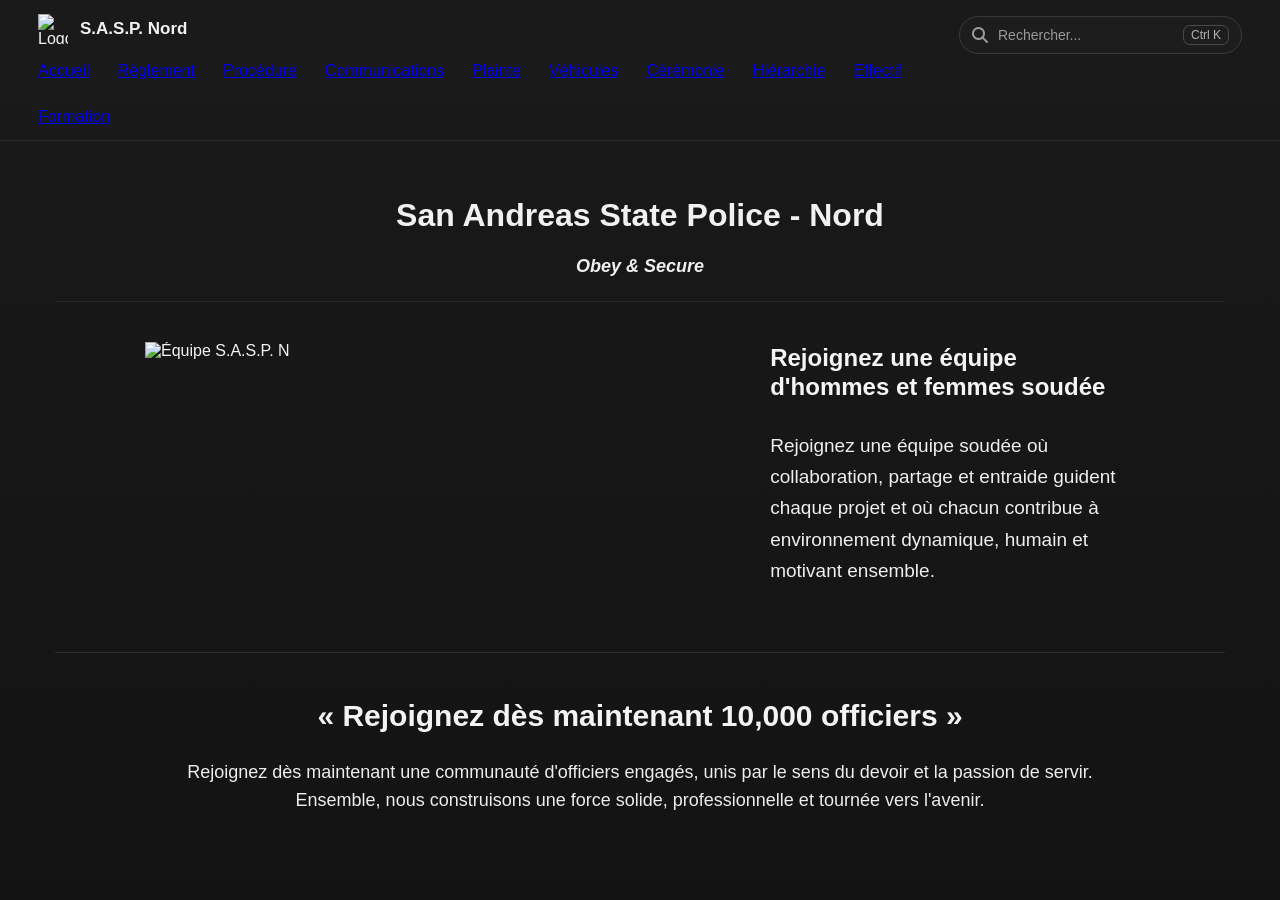
==== index.html @ 74e99d4f "Rename index.htlm to index.html" ====
<!DOCTYPE html>
<html lang="fr">
<head>
  <meta charset="UTF-8" />
  <meta name="viewport" content="width=device-width, initial-scale=1.0" />
  <title>S.A.S.P. Nord - Accueil</title>
  <link rel="stylesheet" href="style.css" />

  <!-- Icônes -->
  <link
    rel="stylesheet"
    href="https://cdnjs.cloudflare.com/ajax/libs/font-awesome/6.5.2/css/all.min.css"
  />
</head>
<body>
  <header class="topbar">
    <div class="topbar-left">
      <div class="brand">
        <img src="logo.png" alt="Logo S.A.S.P." class="brand-logo" />
        <span class="brand-name">S.A.S.P. Nord</span>
      </div>

      <nav class="nav">
  <a class="nav__link nav__link--active" href="index.html">Accueil</a>
  <a class="nav__link" href="reglement.html">Règlement</a>
  <a class="nav__link" href="procedure.html">Procédure</a>
  <a class="nav__link" href="communications.html">Communications</a>
  <a class="nav__link" href="plainte.html">Plainte</a>
  <a class="nav__link" href="vehicules.html">Véhicules</a>
  <a class="nav__link" href="ceremonie.html">Cérémonie</a>
  <a class="nav__link" href="hierarchie.html">Hiérarchie</a>
  <a class="nav__link" href="effectif.html">Effectif</a>
  <a class="nav__link" href="formation.html">Formation</a>
</nav>
    </div>

    <div class="topbar-right">
      <div class="search-box">
        <i class="fa-solid fa-magnifying-glass"></i>
        <input type="text" placeholder="Rechercher..." />
        <span class="shortcut">Ctrl K</span>
      </div>
    </div>
  </header>

  <main class="container">
    <section class="hero">
      <h1>San Andreas State Police - Nord</h1>
      <p>Obey &amp; Secure</p>
    </section>

    <div class="divider"></div>

    <section class="content-grid">
      <div class="image-card">
        <img src="ceremonie.png" alt="Équipe S.A.S.P. N" />
      </div>

      <div class="text-card">
        <h2>Rejoignez une équipe d'hommes et femmes soudée</h2>
        <p>
          Rejoignez une équipe soudée où collaboration, partage et entraide
          guident chaque projet et où chacun contribue à environnement
          dynamique, humain et motivant ensemble.
        </p>
      </div>
    </section>

    <div class="divider large-space"></div>

    <section class="cta">
      <h2>« Rejoignez dès maintenant 10,000 officiers »</h2>
      <p>
        Rejoignez dès maintenant une communauté d'officiers engagés, unis par le
        sens du devoir et la passion de servir. Ensemble, nous construisons une
        force solide, professionnelle et tournée vers l'avenir.
      </p>
    </section>
  </main>
</body>
</html>
---- style.css ----
* {
  margin: 0;
  padding: 0;
  box-sizing: border-box;
}

:root {
  --bg: #141414;
  --bg-2: #181818;
  --line: #2b2b2b;
  --text: #f3f3f3;
  --muted: #cfcfcf;
  --soft: #a8a8a8;
  --blue: #9fc2f1;
}

body {
  background: linear-gradient(to bottom, #1a1a1a, #131313);
  color: var(--text);
  font-family: Arial, Helvetica, sans-serif;
  min-height: 100vh;
}

/* HEADER */
.topbar {
  width: 100%;
  padding: 14px 38px 0;
  border-bottom: 1px solid var(--line);
  display: flex;
  justify-content: space-between;
  align-items: flex-start;
  gap: 30px;
}

.topbar-left {
  display: flex;
  flex-direction: column;
  gap: 18px;
  flex: 1;
}

.brand {
  display: flex;
  align-items: center;
  gap: 12px;
}

.brand-logo {
  width: 30px;
  height: 30px;
  object-fit: contain;
}

.brand-name {
  font-size: 17px;
  font-weight: 700;
  color: #f1f1f1;
}

.nav {
  display: flex;
  align-items: center;
  gap: 28px;
  flex-wrap: wrap;
  padding-bottom: 14px;
}

.nav-link {
  color: #c9c9c9;
  text-decoration: none;
  font-size: 15px;
  display: inline-flex;
  align-items: center;
  gap: 8px;
  position: relative;
  padding-bottom: 2px;
  transition: 0.2s ease;
}

.nav-link:hover {
  color: #ffffff;
}

.nav-link.active {
  color: var(--blue);
}

.nav-link.active::after {
  content: "";
  position: absolute;
  left: 0;
  bottom: -15px;
  width: 72px;
  height: 2px;
  background: #91aed3;
  border-radius: 50px;
}

.topbar-right {
  padding-top: 2px;
}

.search-box {
  height: 38px;
  min-width: 225px;
  border: 1px solid #3a3a3a;
  border-radius: 30px;
  display: flex;
  align-items: center;
  gap: 10px;
  padding: 0 12px;
  color: #9b9b9b;
  background: rgba(255, 255, 255, 0.01);
}

.search-box input {
  background: transparent;
  border: none;
  outline: none;
  color: #d7d7d7;
  font-size: 14px;
  width: 100%;
}

.search-box input::placeholder {
  color: #9a9a9a;
}

.shortcut {
  border: 1px solid #4a4a4a;
  border-radius: 7px;
  padding: 2px 7px;
  font-size: 12px;
  color: #b5b5b5;
  white-space: nowrap;
}

/* CONTENU */
.container {
  max-width: 1250px;
  margin: 0 auto;
  padding: 56px 40px 32px;
}

.hero {
  text-align: center;
  margin-bottom: 24px;
}

.hero h1 {
  font-size: 32px;
  font-weight: 700;
  margin-bottom: 22px;
  color: #f1f1f1;
}

.hero p {
  font-size: 18px;
  font-style: italic;
  font-weight: 600;
  color: #efefef;
}

.divider {
  width: 100%;
  height: 1px;
  background: var(--line);
  margin: 0 auto 20px;
}

.large-space {
  margin-top: 66px;
  margin-bottom: 42px;
}

.content-grid {
  display: grid;
  grid-template-columns: 1.35fr 0.9fr;
  gap: 78px;
  align-items: start;
  max-width: 990px;
  margin: 0 auto;
  padding-top: 20px;
}

.image-card img {
  width: 100%;
  max-width: 563px;
  display: block;
  object-fit: cover;
}

.text-card {
  padding-top: 2px;
}

.text-card h2 {
  font-size: 24px;
  line-height: 1.2;
  font-weight: 700;
  color: #f5f5f5;
  margin-bottom: 28px;
}

.text-card p {
  font-size: 19px;
  line-height: 1.65;
  color: #efefef;
  max-width: 430px;
}

.cta {
  max-width: 930px;
  margin: 0 auto;
  text-align: center;
  padding-top: 4px;
}

.cta h2 {
  font-size: 30px;
  font-weight: 800;
  margin-bottom: 26px;
  color: #f3f3f3;
}

.cta p {
  font-size: 18px;
  line-height: 1.55;
  color: #ededed;
  max-width: 910px;
  margin: 0 auto;
}

/* RESPONSIVE */
@media (max-width: 1100px) {
  .topbar {
    flex-direction: column;
    align-items: stretch;
  }

  .topbar-right {
    padding-bottom: 14px;
  }

  .search-box {
    width: 100%;
  }

  .content-grid {
    grid-template-columns: 1fr;
    gap: 34px;
  }

  .image-card img {
    max-width: 100%;
  }

  .text-card p {
    max-width: 100%;
  }
}

@media (max-width: 700px) {
  .topbar {
    padding: 14px 18px 0;
  }

  .container {
    padding: 40px 18px 24px;
  }

  .hero h1 {
    font-size: 25px;
  }

  .hero p {
    font-size: 16px;
  }

  .text-card h2 {
    font-size: 22px;
  }

  .text-card p,
  .cta p {
    font-size: 16px;
  }

  .cta h2 {
    font-size: 24px;
  }

  .nav {
    gap: 18px;
  }
}
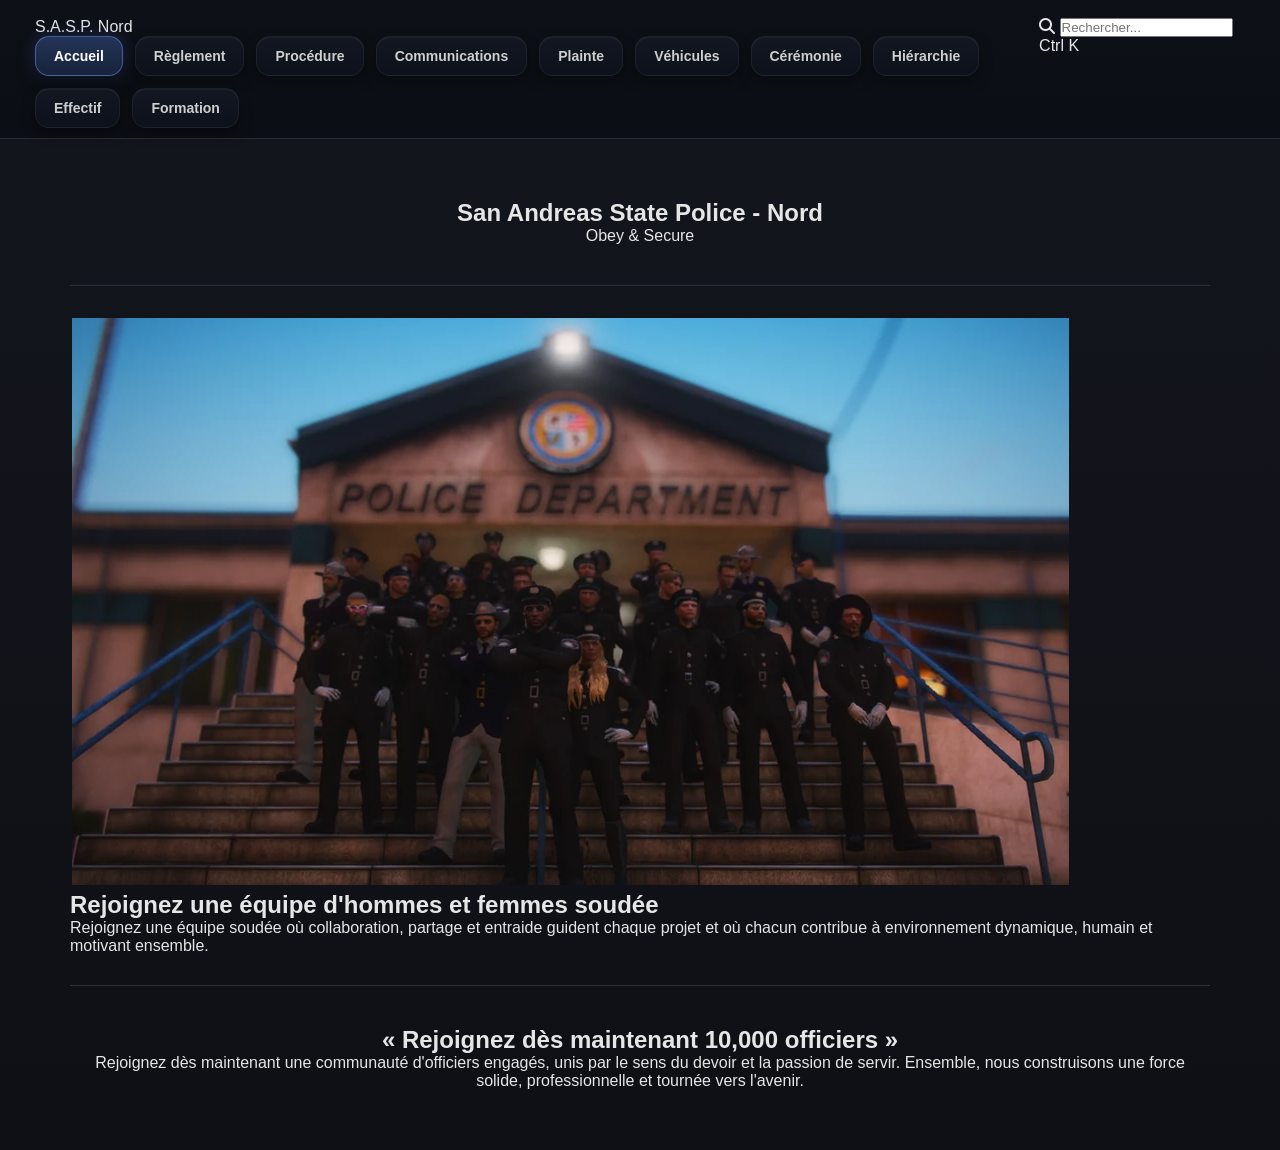
==== commit 52898526: "Update index.html" ====
--- a/index.html
+++ b/index.html
@@ -16,7 +16,7 @@
   <header class="topbar">
     <div class="topbar-left">
       <div class="brand">
-        <img src="logo.png" alt="Logo S.A.S.P." class="brand-logo" />
+       
         <span class="brand-name">S.A.S.P. Nord</span>
       </div>
 
--- a/style.css
+++ b/style.css
@@ -1,296 +1,342 @@
-* {
-  margin: 0;
-  padding: 0;
-  box-sizing: border-box;
-}
-
-:root {
-  --bg: #141414;
-  --bg-2: #181818;
-  --line: #2b2b2b;
-  --text: #f3f3f3;
-  --muted: #cfcfcf;
-  --soft: #a8a8a8;
-  --blue: #9fc2f1;
-}
-
-body {
-  background: linear-gradient(to bottom, #1a1a1a, #131313);
-  color: var(--text);
-  font-family: Arial, Helvetica, sans-serif;
-  min-height: 100vh;
+/* RESET */
+
+*{
+margin:0;
+padding:0;
+box-sizing:border-box;
+}
+
+:root{
+--bg:#0f1115;
+--bg2:#151821;
+--border:#2a2f3a;
+--text:#e6e6e6;
+--muted:#a9a9a9;
+--blue:#7da2ff;
+}
+
+body{
+font-family:Arial, Helvetica, sans-serif;
+background:linear-gradient(to bottom,#14161d,#0e1016);
+color:var(--text);
+min-height:100vh;
 }
 
 /* HEADER */
-.topbar {
-  width: 100%;
-  padding: 14px 38px 0;
-  border-bottom: 1px solid var(--line);
-  display: flex;
-  justify-content: space-between;
-  align-items: flex-start;
-  gap: 30px;
-}
-
-.topbar-left {
-  display: flex;
-  flex-direction: column;
-  gap: 18px;
-  flex: 1;
-}
+
+.topbar{
+display:flex;
+justify-content:space-between;
+align-items:flex-start;
+padding:18px 35px 10px;
+border-bottom:1px solid var(--border);
+background:linear-gradient(180deg,#0d1117,#0b0e14);
+}
+
+/* LOGO */
 
 .brand {
-  display: flex;
-  align-items: center;
-  gap: 12px;
-}
-
-.brand-logo {
-  width: 30px;
-  height: 30px;
-  object-fit: contain;
-}
-
-.brand-name {
-  font-size: 17px;
-  font-weight: 700;
-  color: #f1f1f1;
-}
-
-.nav {
-  display: flex;
-  align-items: center;
-  gap: 28px;
-  flex-wrap: wrap;
-  padding-bottom: 14px;
-}
-
-.nav-link {
-  color: #c9c9c9;
-  text-decoration: none;
-  font-size: 15px;
-  display: inline-flex;
-  align-items: center;
-  gap: 8px;
-  position: relative;
-  padding-bottom: 2px;
-  transition: 0.2s ease;
-}
-
-.nav-link:hover {
-  color: #ffffff;
-}
-
-.nav-link.active {
-  color: var(--blue);
-}
-
-.nav-link.active::after {
-  content: "";
-  position: absolute;
-  left: 0;
-  bottom: -15px;
-  width: 72px;
-  height: 2px;
-  background: #91aed3;
-  border-radius: 50px;
-}
-
-.topbar-right {
-  padding-top: 2px;
-}
-
-.search-box {
-  height: 38px;
-  min-width: 225px;
-  border: 1px solid #3a3a3a;
-  border-radius: 30px;
-  display: flex;
-  align-items: center;
-  gap: 10px;
-  padding: 0 12px;
-  color: #9b9b9b;
-  background: rgba(255, 255, 255, 0.01);
-}
-
-.search-box input {
-  background: transparent;
-  border: none;
-  outline: none;
-  color: #d7d7d7;
-  font-size: 14px;
-  width: 100%;
-}
-
-.search-box input::placeholder {
-  color: #9a9a9a;
-}
-
-.shortcut {
-  border: 1px solid #4a4a4a;
-  border-radius: 7px;
-  padding: 2px 7px;
-  font-size: 12px;
-  color: #b5b5b5;
-  white-space: nowrap;
-}
-
-/* CONTENU */
-.container {
-  max-width: 1250px;
-  margin: 0 auto;
-  padding: 56px 40px 32px;
-}
-
-.hero {
-  text-align: center;
-  margin-bottom: 24px;
-}
-
-.hero h1 {
-  font-size: 32px;
-  font-weight: 700;
-  margin-bottom: 22px;
-  color: #f1f1f1;
-}
-
-.hero p {
-  font-size: 18px;
-  font-style: italic;
-  font-weight: 600;
-  color: #efefef;
-}
-
-.divider {
-  width: 100%;
-  height: 1px;
-  background: var(--line);
-  margin: 0 auto 20px;
-}
-
-.large-space {
-  margin-top: 66px;
-  margin-bottom: 42px;
-}
-
-.content-grid {
-  display: grid;
-  grid-template-columns: 1.35fr 0.9fr;
-  gap: 78px;
-  align-items: start;
-  max-width: 990px;
-  margin: 0 auto;
-  padding-top: 20px;
-}
-
-.image-card img {
-  width: 100%;
-  max-width: 563px;
-  display: block;
-  object-fit: cover;
-}
-
-.text-card {
-  padding-top: 2px;
-}
-
-.text-card h2 {
-  font-size: 24px;
-  line-height: 1.2;
-  font-weight: 700;
-  color: #f5f5f5;
-  margin-bottom: 28px;
-}
-
-.text-card p {
-  font-size: 19px;
-  line-height: 1.65;
-  color: #efefef;
-  max-width: 430px;
-}
-
-.cta {
-  max-width: 930px;
-  margin: 0 auto;
-  text-align: center;
-  padding-top: 4px;
-}
-
-.cta h2 {
-  font-size: 30px;
-  font-weight: 800;
-  margin-bottom: 26px;
-  color: #f3f3f3;
-}
-
-.cta p {
-  font-size: 18px;
-  line-height: 1.55;
-  color: #ededed;
-  max-width: 910px;
-  margin: 0 auto;
+display: flex;
+align-items: center;
+gap: 12px;
+}
+
+.brand__logo {
+width: 40px;
+height: 40px;
+display: flex;
+align-items: center;
+justify-content: center;
+overflow: hidden;
+}
+
+.brand__logo img {
+width: 100%;
+height: 100%;
+object-fit: contain;
+}
+/* MENU */
+
+.nav{
+display:flex;
+flex-wrap:wrap;
+gap:12px;
+}
+
+/* BOUTONS MENU */
+
+.nav__link{
+position:relative;
+display:inline-flex;
+align-items:center;
+justify-content:center;
+padding:11px 18px;
+font-size:14px;
+font-weight:600;
+text-decoration:none;
+color:#cfcfcf;
+
+background:linear-gradient(180deg,#131722,#0c111b);
+
+border-radius:14px;
+
+border:1px solid rgba(255,255,255,0.06);
+
+box-shadow:
+inset 0 1px 0 rgba(255,255,255,0.04),
+0 6px 14px rgba(0,0,0,0.35);
+
+transition:
+transform .25s,
+background .25s,
+box-shadow .25s,
+color .25s;
+
+overflow:hidden;
+}
+
+/* EFFET LUMIERE */
+
+.nav__link::before{
+content:"";
+position:absolute;
+inset:0;
+
+background:linear-gradient(
+120deg,
+transparent 0%,
+rgba(255,255,255,0.15) 50%,
+transparent 100%
+);
+
+transform:translateX(-120%);
+transition:transform .6s;
+}
+
+/* HOVER */
+
+.nav__link:hover{
+color:#ffffff;
+
+transform:translateY(-2px) scale(1.03);
+
+background:linear-gradient(180deg,#1a2030,#101622);
+
+box-shadow:
+0 10px 20px rgba(0,0,0,0.45),
+0 0 10px rgba(90,120,255,0.15);
+}
+
+.nav__link:hover::before{
+transform:translateX(120%);
+}
+
+/* CLICK */
+
+.nav__link:active{
+transform:scale(.97);
+}
+
+/* BOUTON ACTIF */
+
+.nav__link--active{
+
+color:#ffffff;
+
+background:linear-gradient(180deg,#243457,#18233b);
+
+border-color:rgba(120,160,255,0.45);
+
+box-shadow:
+0 8px 18px rgba(0,0,0,0.45),
+0 0 18px rgba(100,140,255,0.25);
+}
+
+/* SEARCH */
+
+.topbar__right{
+display:flex;
+align-items:center;
+}
+
+.search{
+display:flex;
+align-items:center;
+gap:10px;
+
+border:1px solid #343a46;
+
+border-radius:25px;
+
+padding:8px 12px;
+
+background:#0f131b;
+}
+
+.search__icon{
+color:#9fa4b0;
+}
+
+.search__input{
+background:transparent;
+border:none;
+outline:none;
+color:#d9d9d9;
+font-size:14px;
+width:140px;
+}
+
+.search__input::placeholder{
+color:#8a8a8a;
+}
+
+.search__hint{
+font-size:12px;
+padding:2px 6px;
+border-radius:6px;
+border:1px solid #3d4453;
+color:#9fa4b0;
+}
+
+/* CONTAINER */
+
+.container{
+max-width:1200px;
+margin:auto;
+padding:60px 30px;
+}
+
+/* HERO */
+
+.hero{
+text-align:center;
+margin-bottom:40px;
+}
+
+.hero__title{
+font-size:34px;
+font-weight:700;
+margin-bottom:10px;
+}
+
+.hero__subtitle{
+font-size:18px;
+font-style:italic;
+color:#d0d0d0;
+}
+
+/* DIVIDER */
+
+.divider{
+height:1px;
+background:var(--border);
+margin:30px 0;
+}
+
+/* GRID */
+
+.grid{
+display:grid;
+grid-template-columns:1.3fr 1fr;
+gap:60px;
+align-items:center;
+}
+
+/* IMAGE */
+
+.home-image{
+width:100%;
+border-radius:6px;
+box-shadow:0 10px 25px rgba(0,0,0,0.4);
+}
+
+/* TEXT */
+
+.text__title{
+font-size:24px;
+margin-bottom:15px;
+}
+
+.text__desc{
+font-size:16px;
+line-height:1.6;
+color:#cfcfcf;
+}
+
+/* CTA */
+
+.cta{
+text-align:center;
+margin-top:40px;
+}
+
+.cta__title{
+font-size:28px;
+font-weight:700;
+margin-bottom:15px;
+}
+
+.cta__desc{
+max-width:700px;
+margin:auto;
+line-height:1.6;
+color:#cfcfcf;
+}
+
+/* BUTTON */
+
+.btn{
+display:inline-block;
+margin-top:20px;
+padding:12px 22px;
+border-radius:12px;
+text-decoration:none;
+font-weight:600;
+
+background:linear-gradient(180deg,#3b63ff,#2748c7);
+
+color:white;
+
+box-shadow:0 6px 16px rgba(0,0,0,0.4);
+
+transition:.25s;
+}
+
+.btn:hover{
+transform:translateY(-2px);
+box-shadow:0 10px 22px rgba(0,0,0,0.45);
+}
+
+/* FOOTER */
+
+.footer{
+text-align:center;
+padding:20px;
+border-top:1px solid var(--border);
+color:#9a9a9a;
+margin-top:50px;
 }
 
 /* RESPONSIVE */
-@media (max-width: 1100px) {
-  .topbar {
-    flex-direction: column;
-    align-items: stretch;
-  }
-
-  .topbar-right {
-    padding-bottom: 14px;
-  }
-
-  .search-box {
-    width: 100%;
-  }
-
-  .content-grid {
-    grid-template-columns: 1fr;
-    gap: 34px;
-  }
-
-  .image-card img {
-    max-width: 100%;
-  }
-
-  .text-card p {
-    max-width: 100%;
-  }
-}
-
-@media (max-width: 700px) {
-  .topbar {
-    padding: 14px 18px 0;
-  }
-
-  .container {
-    padding: 40px 18px 24px;
-  }
-
-  .hero h1 {
-    font-size: 25px;
-  }
-
-  .hero p {
-    font-size: 16px;
-  }
-
-  .text-card h2 {
-    font-size: 22px;
-  }
-
-  .text-card p,
-  .cta p {
-    font-size: 16px;
-  }
-
-  .cta h2 {
-    font-size: 24px;
-  }
-
-  .nav {
-    gap: 18px;
-  }
-}
+
+@media(max-width:900px){
+
+.grid{
+grid-template-columns:1fr;
+gap:30px;
+}
+
+.topbar{
+flex-direction:column;
+gap:15px;
+}
+
+.search{
+width:100%;
+}
+
+.search__input{
+width:100%;
+}
+
+}
